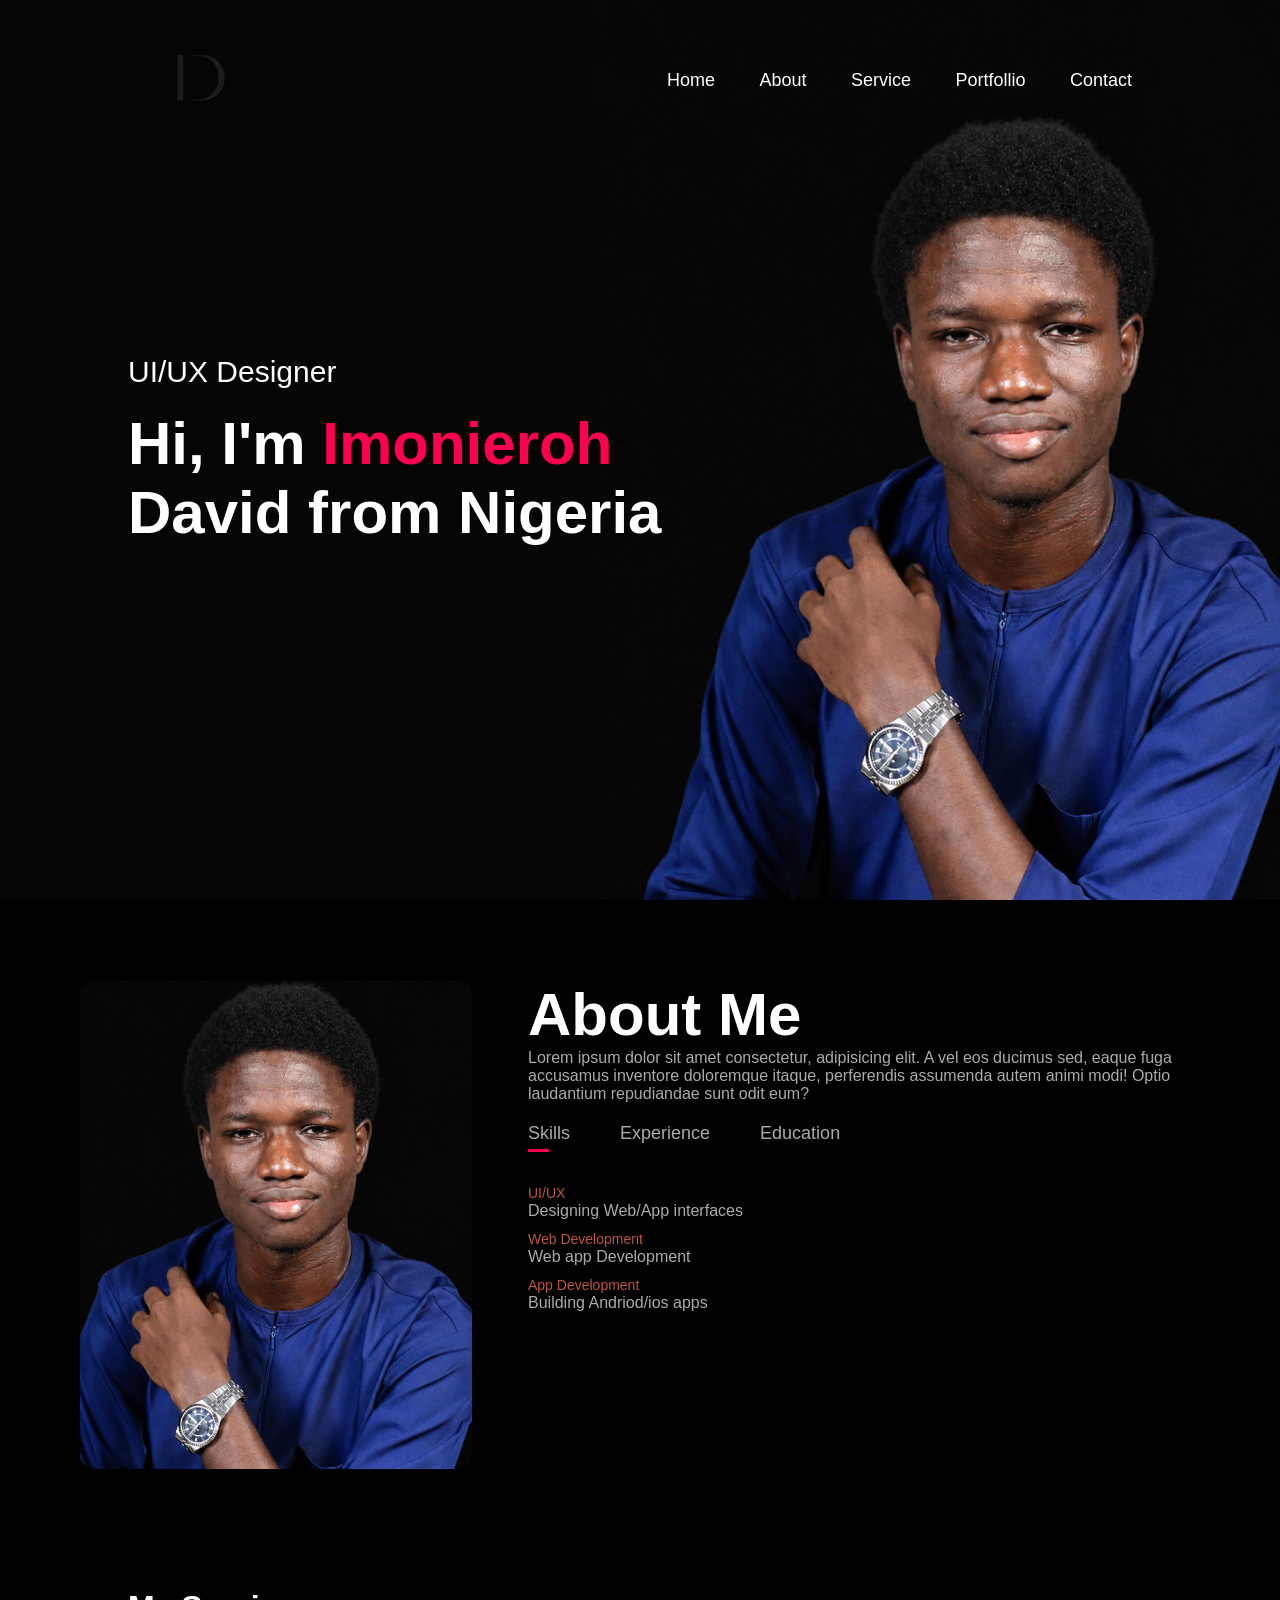
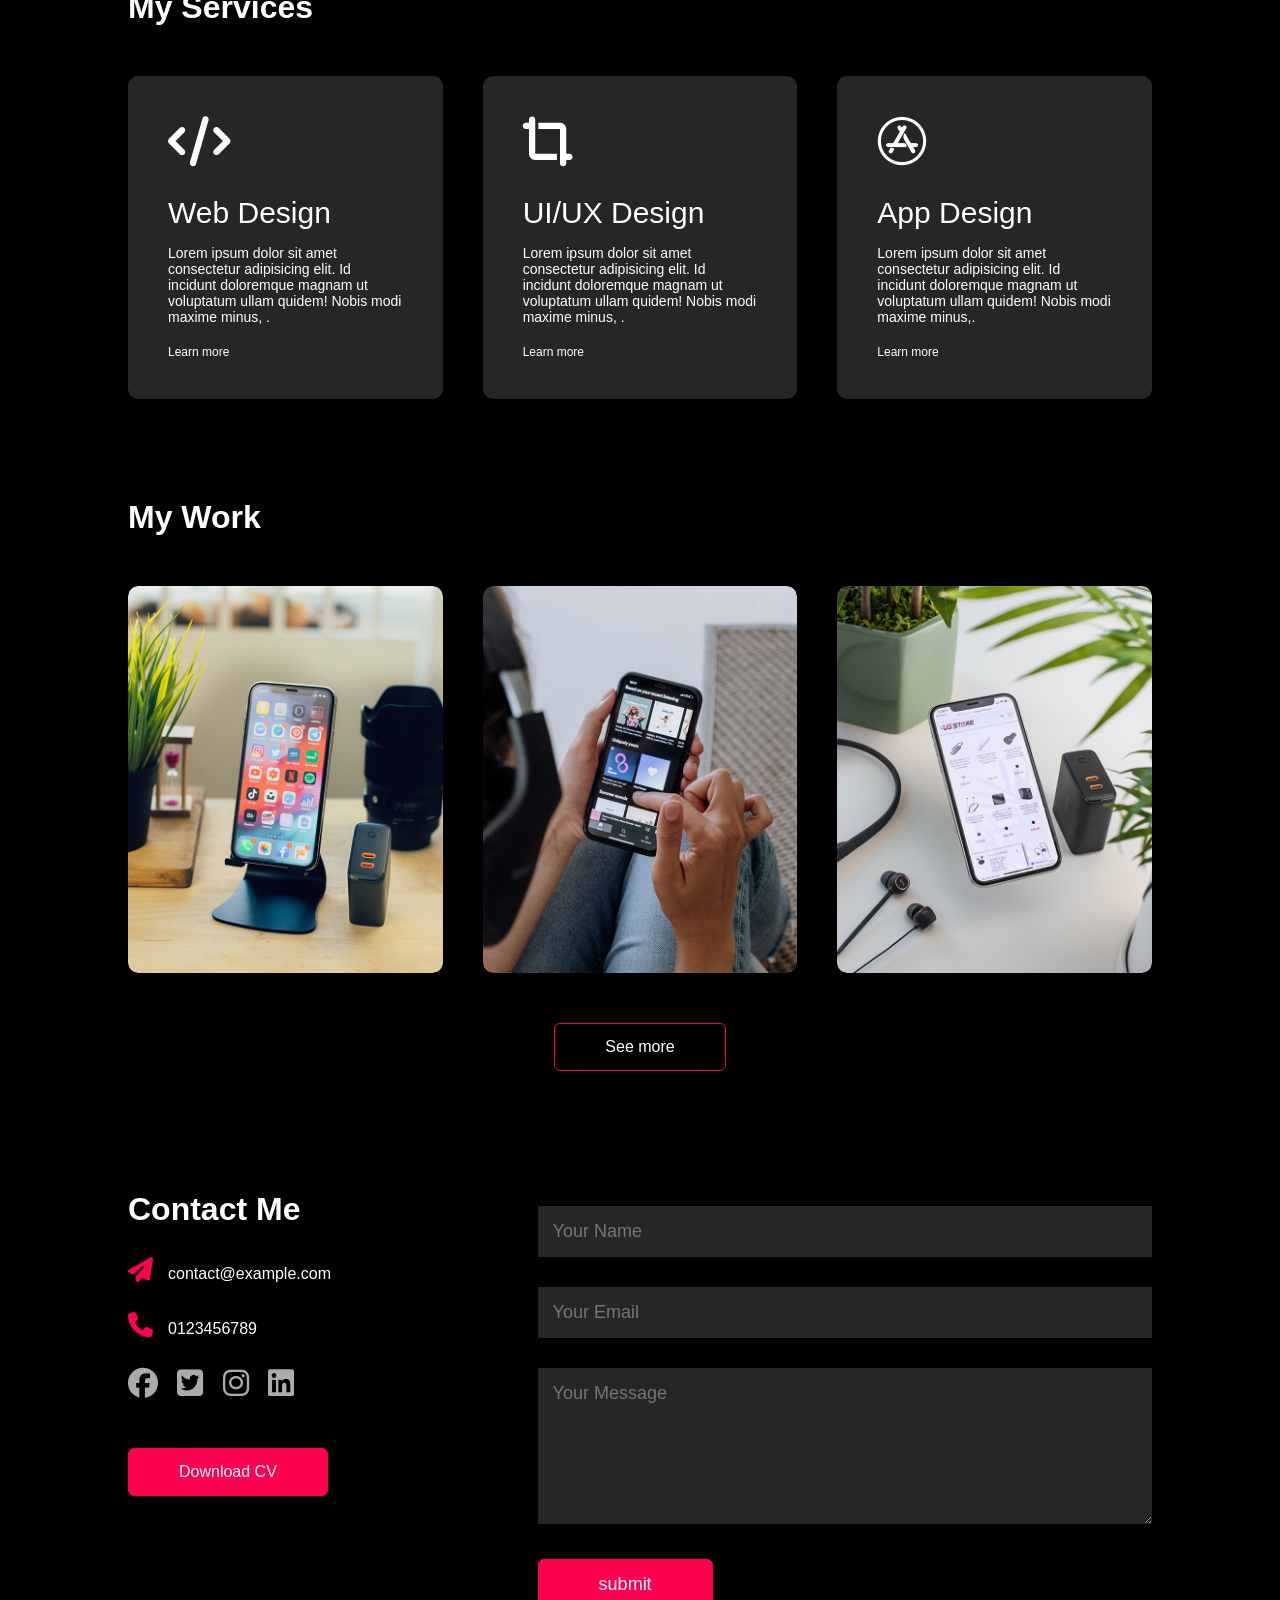
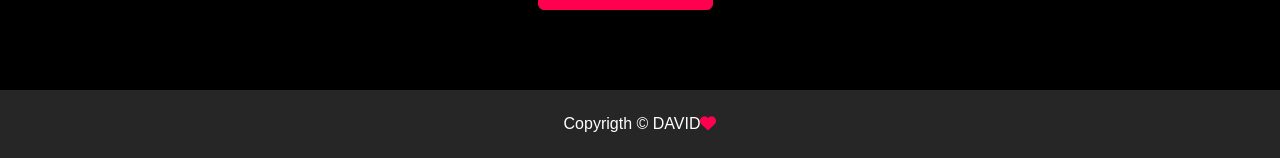
==== index.html @ 7d028334 "Initial portfolio website commit" ====
<html lang="en">
<head>
    <meta charset="UTF-8">
    <meta name="viewport" content="width=device-width, initial-scale=1.0">
    <title>Personal Portfolio</title>

    <link rel="stylesheet" href="style.css">
    <link rel="stylesheet" href="https://cdnjs.cloudflare.com/ajax/libs/font-awesome/6.5.1/css/all.min.css">
</head>
<body>

    <div id="header">
        <div class="container">
            <nav>
                <img src="images/logonew.png" class="logo">
                <ul id="sidemenu">
                    <li><a href="#header">Home</a></li>
                    <li><a href="#about">About</a></li>
                    <li><a href="#services">Service</a></li>
                    <li><a href="#portfolio">Portfollio</a></li>
                    <li><a href="#contact">Contact</a></li>
                    <i class="fa-solid fa-xmark" onclick="closemenu()"></i>
                </ul>
                <i class="fa-solid fa-bars" onclick="openmenu()"></i>
            </nav>

            <div class="head-text">
                <p>UI/UX Designer</p>
                <h1>Hi, I'm  <span>Imonieroh</span> <br> David from Nigeria</h1>
            </div>
        </div>
    </div>

    <div id="about">
        <div id="container">
            <div class="row">
                <div class="about-col-1">
                    <img src="images/profile.PNG">
                </div>
                <div class="about-col-2">
                    <h1 class="subtitle">About Me</h1>
                    <p>Lorem ipsum dolor sit amet consectetur, adipisicing elit. A vel eos ducimus sed, eaque fuga accusamus inventore doloremque itaque, perferendis assumenda autem animi modi! Optio laudantium repudiandae sunt odit eum?</p>
                    
                    <div class="tab-titles">
                        <p class="tab-links active-link" onclick="opentab('skills')">Skills</p>
                        <p class="tab-links" onclick="opentab('experience')">Experience</p>
                        <p class="tab-links" onclick="opentab('education')">Education</p>
                    </div>

                    <div>
                        <div class="tab-contents active-tab" id="skills">
                            <ul>
                                <li><Span>UI/UX</Span><br>Designing Web/App interfaces</li>
                                <li><Span>Web Development</Span><br>Web app Development</li>
                                <li><Span>App Development</Span><br>Building Andriod/ios apps</li>
                            </ul>
                        </div>
                         
                        <div class="tab-contents" id="experience">
                            <ul>
                                <li><Span>2021-current</Span><br>Team Lead at Tech Hub</li>
                                <li><Span>2019-2021</Span><br>Ui/Ux designer at Dace limited.</li>
                                <li><Span>2016-2017</Span><br>Internship at Inter</li>
                            </ul>
                        </div>
                        
                        <div class="tab-contents" id="education">
                            <ul>
                                <li><Span>2026</Span><br>Internship at Ineter</li>
                                <li><Span>2026</Span><br>MBA from Leadcity University</li>
                                <li><Span>2026</Span><br>Bsc from Leadcity Univeristy</li>
                            </ul>
                        </div>
                    </div>
                </div>
            </div>
        </div>
    </div>




 <div id="services">
    <div class="container">
        <h1 class="sub-title">My Services</h1>
        <div class="services-list">
            <div>
                <i class="fa-solid fa-code"></i>
                <h2>Web Design</h2>
                <p>Lorem ipsum dolor sit amet consectetur adipisicing elit. Id incidunt doloremque magnam ut voluptatum ullam quidem! Nobis modi maxime minus, .</p>
                <a href="#">Learn more</a>
            </div>
            <div>
                <i class="fa-solid fa-crop-simple"></i>
                <h2>UI/UX Design</h2>
                <p>Lorem ipsum dolor sit amet consectetur adipisicing elit. Id incidunt doloremque magnam ut voluptatum ullam quidem! Nobis modi maxime minus, .</p>
                <a href="#">Learn more</a>
            </div>
            <div>
                <i class="fa-brands fa-app-store"></i>
                <h2>App Design</h2>
                <p>Lorem ipsum dolor sit amet consectetur adipisicing elit. Id incidunt doloremque magnam ut voluptatum ullam quidem! Nobis modi maxime minus,.</p>
                <a href="#">Learn more</a>
            </div>
        </div>
        
    </div>

 </div>


 <div id="portfolio">
    <div class="container">
        <h1 class="sub-title">My Work</h1>
        <div class="work-list">
            <div class="work">
                <img src="images/work-1.png">
                <div class="layer">
                    <h3>Social Media Apps</h3>
                    <p>Loren Ipsum suhfiwffiwiwjowwciecjcocbcjcb</p>
                    <a href="#"><i class="fa-solid fa-arrow-up-right-from-square"></i></a>
                </div>
            </div>
            <div class="work">
                <img src="images/work-2.png">
                <div class="layer">
                    <h3>Music App</h3>
                    <p>Loren Ipsum suhfiwffiwiwjowwciecjcocbcjcb</p>
                    <a href="#"><i class="fa-solid fa-arrow-up-right-from-square"></i></a>
                </div>
            </div>
            <div class="work">
                <img src="images/work-3.png">
                <div class="layer">
                    <h3>Online Shopping App</h3>
                    <p>Loren Ipsum suhfiwffiwiwjowwciecjcocbcjcb</p>
                    <a href="#"><i class="fa-solid fa-arrow-up-right-from-square"></i></a>
                </div>
            </div>
        </div>
        <a href="#" class="btn">See more</a>
    </div>
 </div>



 <div id="contact">
    <div class="container">
        <div class="row">
            <div class="contact-left">
                <h1 class="sub-title">Contact Me</h1>
                <p><i class="fas fa-paper-plane"></i>contact@example.com</p>
                <p><i class="fa-solid fa-phone"></i>0123456789</p>
                <div class="social-icons">
                    <a href="https://facebook.com"><i class="fa-brands fa-facebook"></i></a>
                    <a href=""><i class="fa-brands fa-twitter-square"></i></a>
                    <a href=""><i class="fa-brands fa-instagram"></i></a>
                    <a href=""><i class="fa-brands fa-linkedin"></i></a>
                </div>
                <a href="images/resume.pdf" download class="btn btn2">Download CV</a>
            </div>
            <div class="contact-right">
                <form>
                    <input type="text" name="Name" placeholder="Your Name" required>
                    <input type="text" name="Email" placeholder="Your Email" required>
                    <textarea name="Message" rows="6" placeholder="Your Message"></textarea>
                    <button type="submit" class="btn btn2">submit</button>
                </form>
            </div>
        </div>
    </div>
    <div class="copyright">
        <p>Copyrigth © DAVID<i class="fa-solid fa-heart"></i></p>
    </div>
 </div>


  <script>


    var tablinks = document.getElementsByClassName("tab-links");
    var tabcontents = document.getElementsByClassName("tab-contents");

    function opentab(tabname){
        for(tablink of tablinks){
            tablink.classList.remove("active-link");
        }
        for(tabcontent of tabcontents){
            tabcontent.classList.remove("active-tab"   );
        }
        event.currentTarget.classList.add("active-link");
        document.getElementById(tabname).classList.add("active-tab");
    }
  </script>
  
  <script>
    
    var sidemenu = document.getElementById("sidemenu");

    function openmenu(){
        sidemenu.style.right = "0";
    }
    function closemenu(){
        sidemenu.style.right = "-200px";
    }



  </script>

    
</body>

</html>
---- style.css ----
*{
    margin: 0;
    padding: 0;
    font-family: 'Poppins', sans-serif;
    box-sizing: border-box;
}


html{
    scroll-behavior: smooth;
}



body{
    background: black;
    color: white;
}

#header{
    width: 100%;
    height: 100vh;
    background-image: url(images/backgroundnew.png);
    background-size: cover;
    background-position: center;
}

.container{
    padding: 10px 10%;

}

nav{
    display: flex;
    align-items: center;
    justify-content: space-between;
    flex-wrap: wrap;
}

.logo{
    width: 140px;
}

nav ul li{
    display: inline-block;
    list-style-type: none;
    margin: 10px 20px;
}

nav ul li a{
    color: white;
    text-decoration: none;
    font-size: 18px;
    position: relative;
}

nav ul li a::after{
    content: '';
    width: 0;
    height: 3px;
    background: #ff004f;
    position: absolute;
    left: 0;
    bottom: -6px;
    transition: 0.5s;
}

nav ul li a:hover::after {

    width: 100%;

}

.head-text{
    margin-top: 20%;
    font-size: 30px;
}

.head-text h1{
    font-size: 60px;
    margin-top: 20px;
    
}

.head-text h1 span{
    color: #ff004f
    ;

}





#about{
    padding: 80px 80px;
    color: #ababab;
    
}

.row{
    display: flex;
    justify-content: space-between;
    flex-wrap: wrap;
}

.about-col-1{
    flex-basis: 35%;

}

.about-col-1 img{
    width: 100%;
    border-radius: 15px;
    
}

.about-col-2{
    flex-basis: 60%;

}

.subtitle{
    font-size: 60px;
    font-weight: 600;
    color: #fff;
}

.tab-titles{
    display: flex;
    margin: 20px 0 40px;
}

.tab-links{
    margin-right: 50px;
    font-size: 18px;
    font-weight: 500;
    cursor: pointer;
    position: relative;

}

.tab-links::after{
    content: '';
    width: 0;
    height: 3px;
    background: #ff004f;
    position: absolute;
    left: 0;
    bottom: -8px;
    transition: 0.5s;

}

.tab-links.active-link::after{
    width: 50%;
}

.tab-contents ul li{
    list-style: none;
    margin: 10px 0;
}

.tab-contents ul li span{
    color: #b54;
    font-size: 14px;
}

.tab-contents{
    display: none;
}

.tab-contents.active-tab{
    display: block;
}

/*service*/

#services{
    padding: 30px 0;
}

.services-list{
    display: grid;
    grid-template-columns: repeat(auto-fit, minmax(250px, 1fr));
    grid-gap: 40px;
    margin-top: 50px;
}

.services-list div{
    background: #262626;
    padding: 40px;
    font-size: 14px;
    font-weight: 300;
    border-radius: 10px;
    transition: background 0.5s, transform 0.5s;
}

.services-list div i{
    font-size: 50px !important;
    display: block;
    margin-bottom: 30px;
}

.services-list div h2{
    font-size: 30px;
    font-weight: 500;
    margin-bottom: 15px;
}

.services-list div a{
    text-decoration: none;
    color: #ffffff;
    font-size: 12px;
    margin-top: 20px;
    display: inline-block;
}

.services-list div:hover{
    background: #ff004f;
    transform: translate(-10px);
}


#portfolio{
    padding: 50px 0;
}

.work-list{
    display: grid;
    grid-template-columns: repeat(auto-fit, minmax(250px, 1fr));
    grid-gap: 40px;
    margin-top: 50px;
}

.work{
    border-radius: 10px;
    position: relative;
    overflow: hidden;
}

.work img{
    width: 100%;
    border-radius: 10px;
    display: block;
    transition: transform 0.5s;
}

.layer{
    width: 100%;
    height: 0;
    background: linear-gradient(rgba(0,0,0,0.6), #ff004f);
    border-radius: 10px;
    position: absolute;
    left: 0;
    bottom: 0;
    overflow: hidden;
    display: flex;
    align-items: center;
    justify-content: center;
    flex-direction: column;
    padding: 0 40px;
    text-align: center;
    font-size: 14px;
    transition: height 0.5s;
}


.layer h3{
    font-weight: 500;
    margin-bottom: 20px;
}

.layer a{
    margin-top: 20px;
    color: #ff004f;
    text-decoration: none;
    font-size: 18px;
    line-height: 60px;
    background: rgb(255, 255, 255);
    width: 60px;
    height: 60px;
    border-radius: 50%;
    text-align: center;
    align-items: center;
    display:grid;
}

.work:hover img{
    transform: scale(1.1);
}

.work:hover .layer{
    height: 100%;
}

.btn{
    display: block;
    margin: 50px auto;
    width: fit-content;
    border: 1px solid #ff004f;
    padding: 14px 50px;
    border-radius: 6px;
    text-decoration: none;
    color: white;
    transition: background 0.5s ;

}

.btn:hover{
    background: #ff004f;

}

.contact-left{
    flex-basis: 35%;

}

.contact-right{
    flex-basis: 60%;
}

.contact-left p{
    margin-top: 30px;
}

.contact-left p i{
    color: #ff004f;
    margin-right: 15px;
    font-size: 25px;
}

.social-icons{
    margin-top: 30px;
}

.social-icons a{
    text-decoration: none;
    font-size: 30px;
    margin-right: 15px;
    color: #ababab;
    display: inline-block;
    transition: transform 0.5s;
}

.social-icons a:hover{
    color: #ff004f;
    transform: translateY(-5px);

}

.btn.btn2{
    display: inline-block;
    background: #ff004f;
}

.contact-right form{
    width: 100%;

}

form input, form textarea{
    width: 100%;
    border: 0;
    outline: none;
    background: #262626;
    padding: 15px;
    margin: 15px 0;
    color: #fff;
    font-size: 18px;
    border: 6px;
}

form .btn2{
    padding: 14px 60px;
    font-size: 18px;
    margin-top: 20px;
    cursor: pointer;

}

.copyright{
    width: 100%;
    text-align: center;
    padding: 25px 0;
    background: #262626;
    font-weight: 300;
    margin-top: 20px;
}

.copyright i{
    color: #ff004f;
}

nav .fa-solid{
    display: none;
}



@media only screen and (max-width: 600px){
    #header{
        background-image: url(images/mobile.png);
    }
    .head-text{
        margin-top: 100%;
        font-size: 16px;
    }
    .head-text h1{
        font-size: 30px ;
    }
    nav .fa-solid{
        display: block;
        font-size: 25px;
    }
    nav ul{
        background: #ff004f;
        position: fixed;
        top: 0;
        right: -200px;
        position: 200px;
        height: 100vh;
        padding-top: 50px;
        z-index: 2;
        transition: right 0.5s;
    }
    nav ul li{
        display: block;
        margin: 25px;
    }
    nav ul .fa-solid{
        position: absolute;
        top: 25px;
        left: 25px;
        cursor: pointer;
    }
    .subtitle{
        font-size: 40px;

    }
    .about-col-1, .about-col-2{
        flex-basis: 100%;
    }

    .about-col-1{
        margin-bottom: 30px;
    }

    .about-col-2{
        font-size: 14px;
    }

    .tab-links{
        font-size: 16px;
        margin-right: 20px;
    }
    .contact-left, .contact-right{
        flex-basis: 100%;
    }
    .copyright{
        font-size: 14px;
    }

    
}
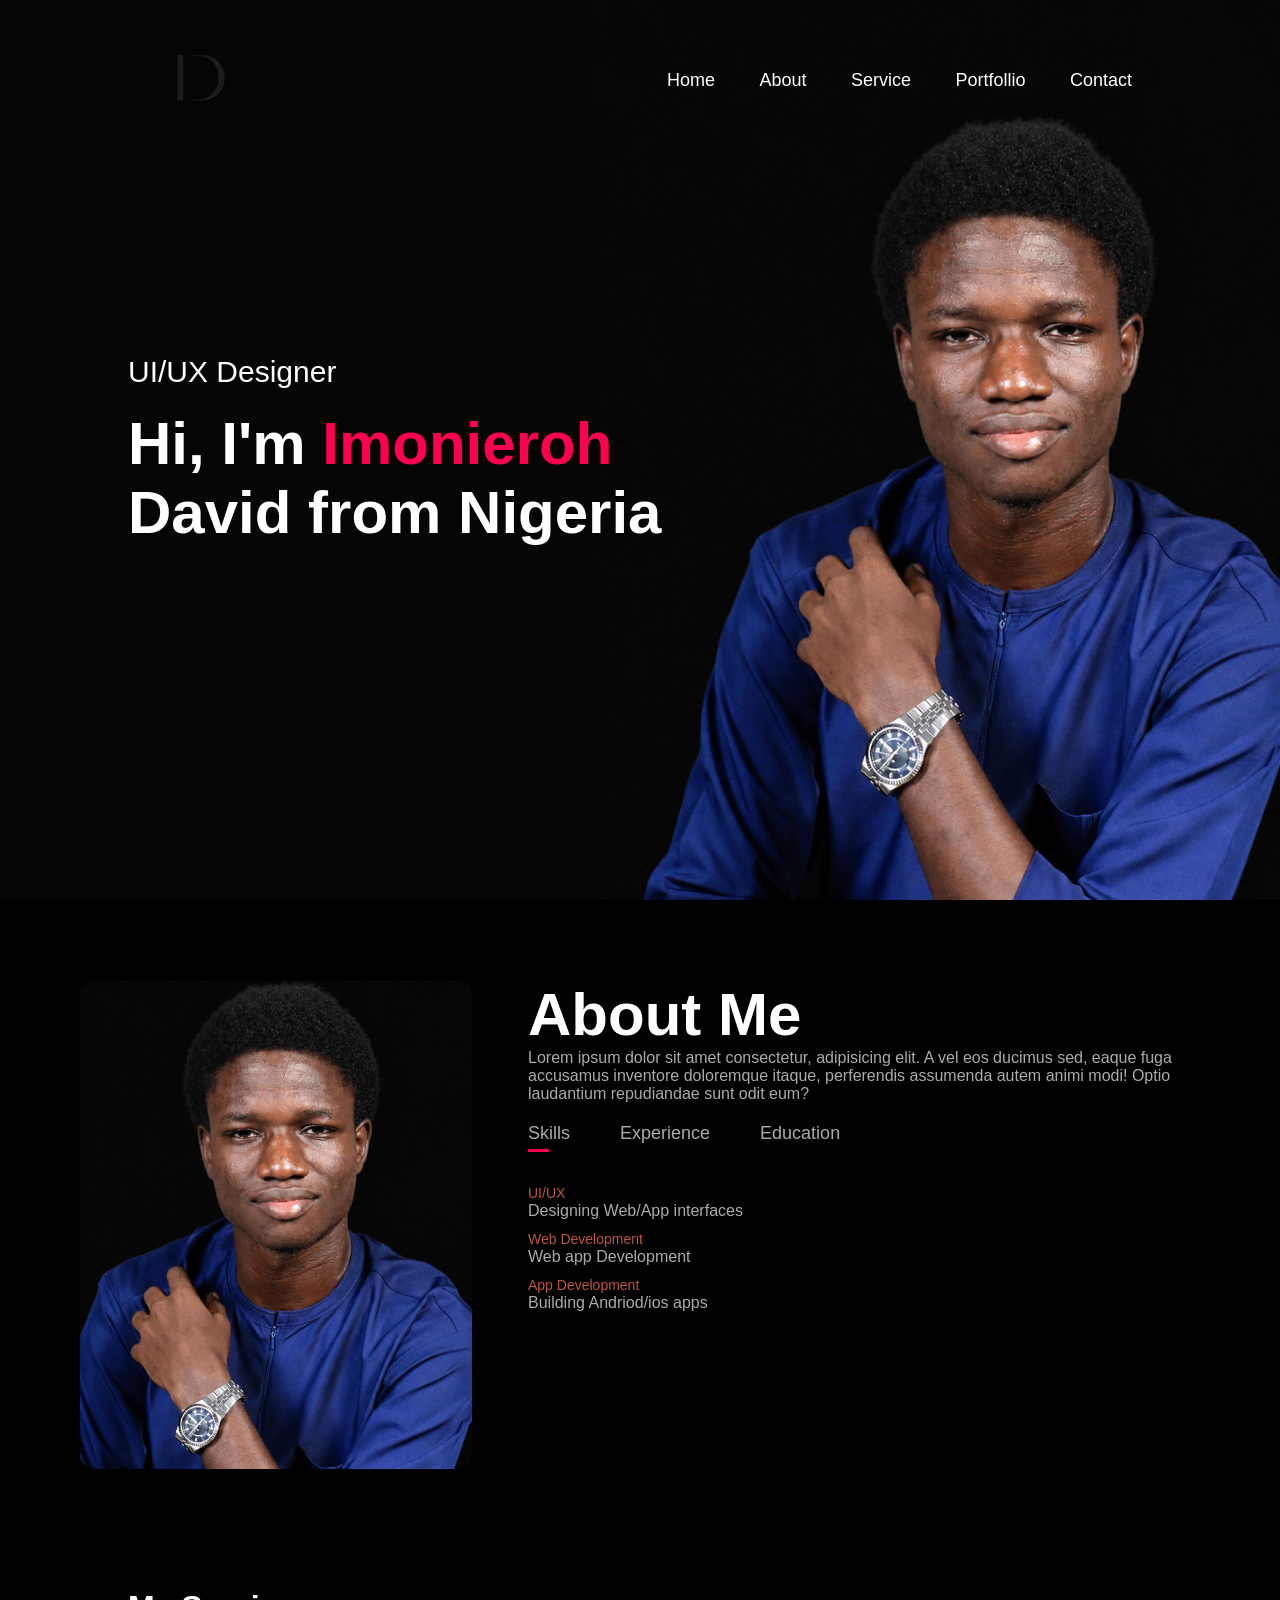
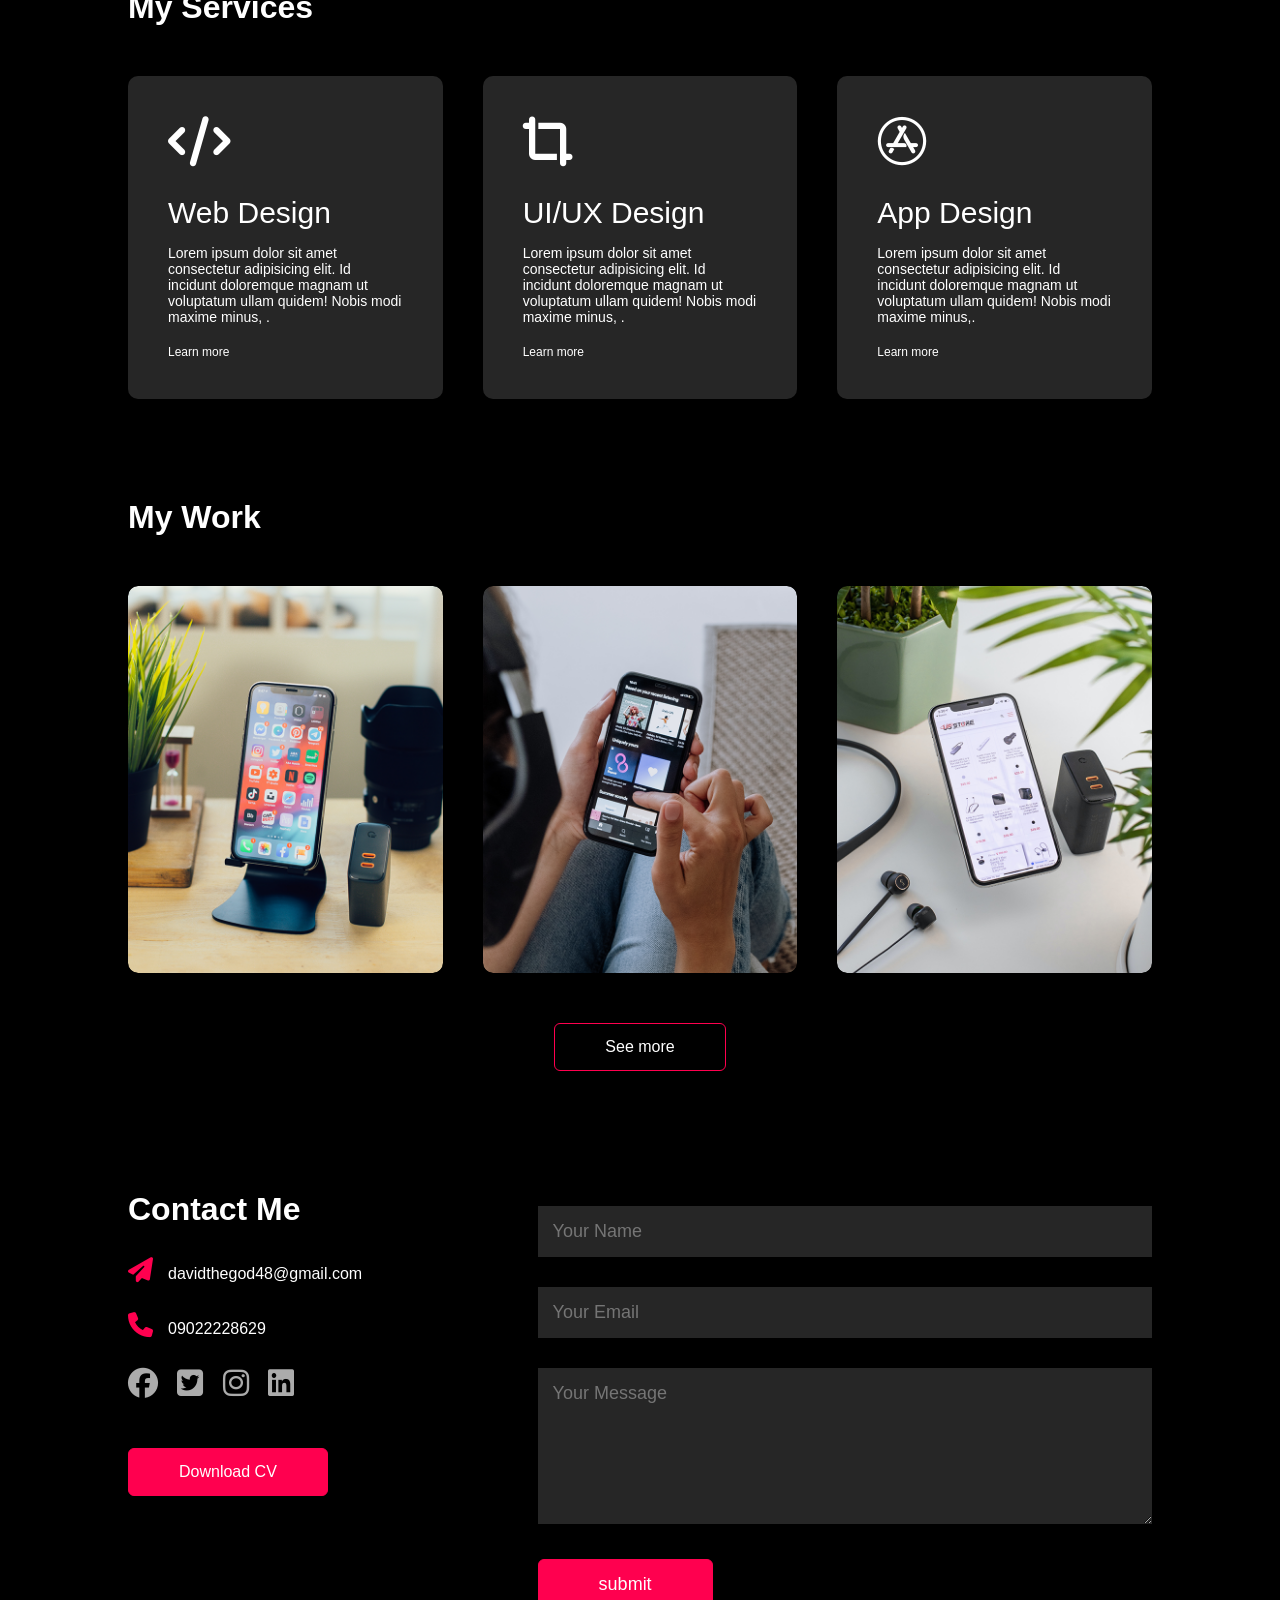
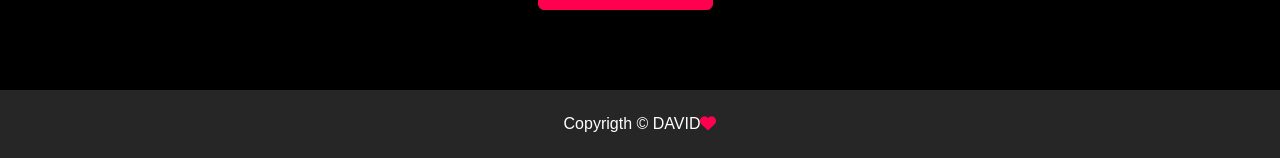
==== commit 75a797ef: "Initial commit" ====
--- a/index.html
+++ b/index.html
@@ -149,8 +149,8 @@
         <div class="row">
             <div class="contact-left">
                 <h1 class="sub-title">Contact Me</h1>
-                <p><i class="fas fa-paper-plane"></i>contact@example.com</p>
-                <p><i class="fa-solid fa-phone"></i>0123456789</p>
+                <p><i class="fas fa-paper-plane"></i>davidthegod48@gmail.com</p>
+                <p><i class="fa-solid fa-phone"></i>09022228629</p>
                 <div class="social-icons">
                     <a href="https://facebook.com"><i class="fa-brands fa-facebook"></i></a>
                     <a href=""><i class="fa-brands fa-twitter-square"></i></a>
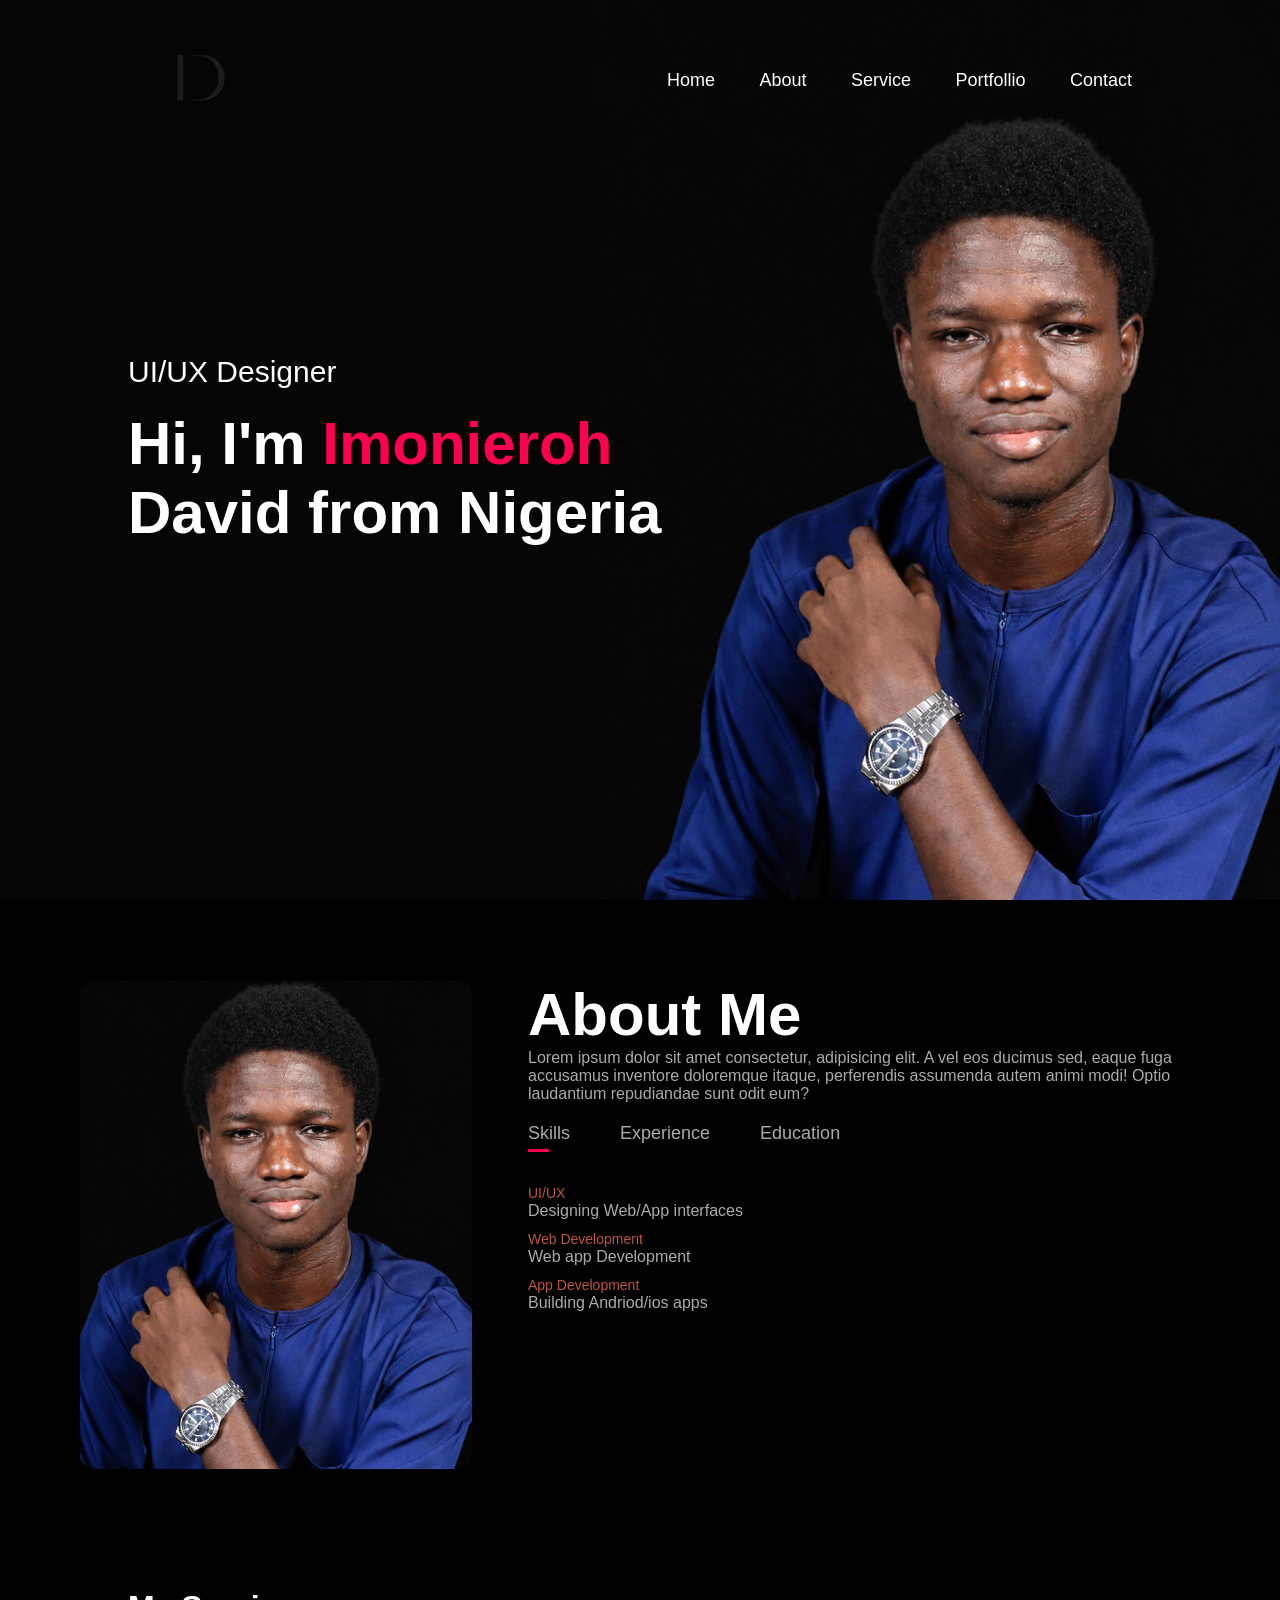
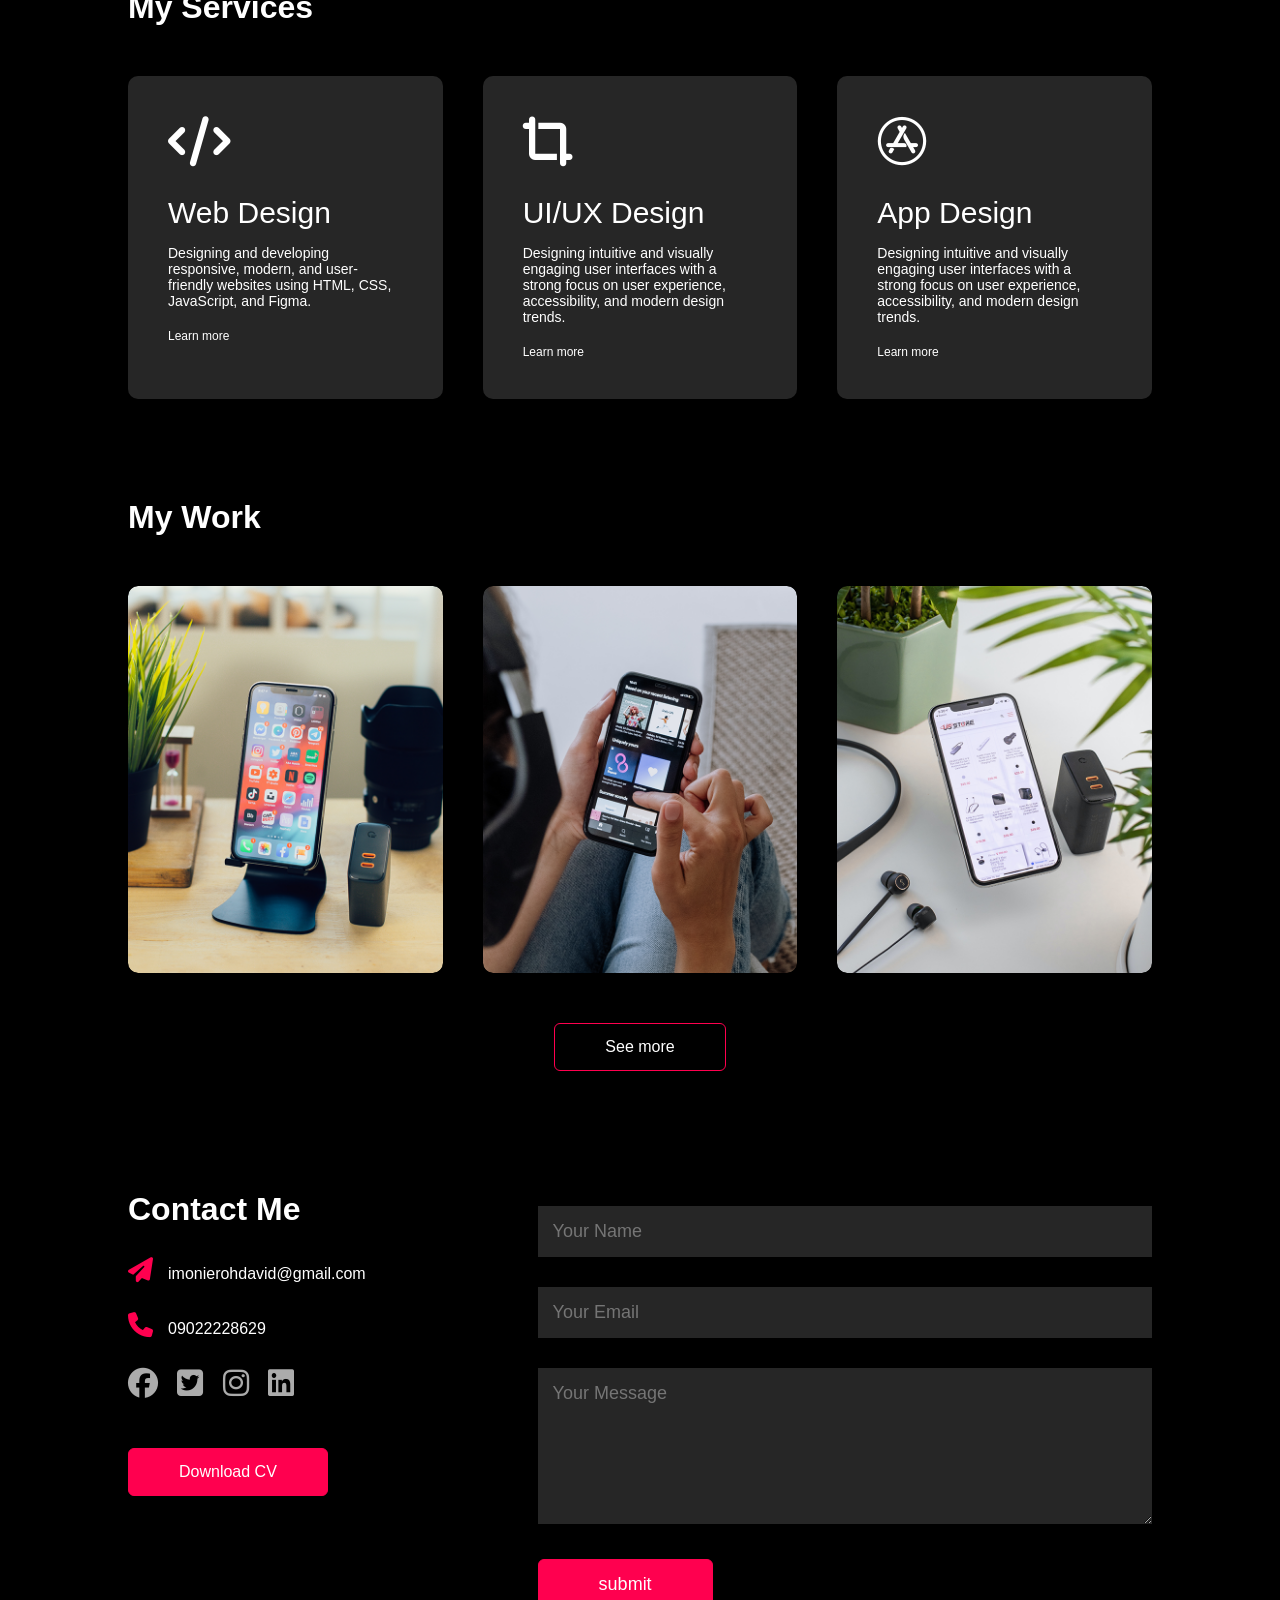
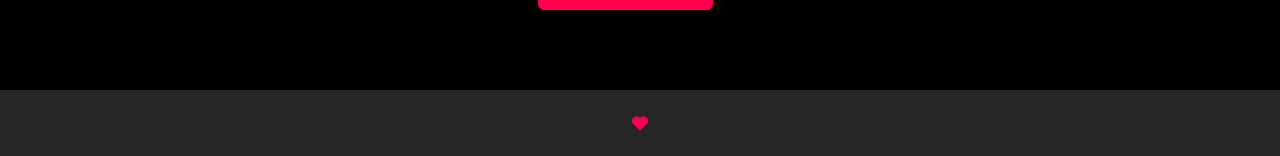
==== commit fc3ee100: "Updated2" ====
--- a/index.html
+++ b/index.html
@@ -58,17 +58,19 @@
                          
                         <div class="tab-contents" id="experience">
                             <ul>
-                                <li><Span>2021-current</Span><br>Team Lead at Tech Hub</li>
-                                <li><Span>2019-2021</Span><br>Ui/Ux designer at Dace limited.</li>
-                                <li><Span>2016-2017</Span><br>Internship at Inter</li>
+                                <li><Span>2025-current</Span><br>Created wireframes, prototypes, and design systems.</li>
+                                <li><Span>2025</Span><br>Designed responsive web and mobile interfaces using Figma.</li>
+                                <li><Span>2025</Span><br>Internship at Tech-A-Intern.</li>
                             </ul>
                         </div>
                         
                         <div class="tab-contents" id="education">
                             <ul>
-                                <li><Span>2026</Span><br>Internship at Ineter</li>
-                                <li><Span>2026</Span><br>MBA from Leadcity University</li>
-                                <li><Span>2026</Span><br>Bsc from Leadcity Univeristy</li>
+                                <li><Span>2026</Span><br>Internship at Tech-A-Intern</li>
+                                <li><Span>2024</Span><br>Student at Leadcity University</li>
+                                <li><Span>2026</Span><br>Bachelor of Science (B.Sc.) in Software Engineering
+                                                Lead City University
+                                                  2024 – Present</li>
                             </ul>
                         </div>
                     </div>
@@ -87,19 +89,19 @@
             <div>
                 <i class="fa-solid fa-code"></i>
                 <h2>Web Design</h2>
-                <p>Lorem ipsum dolor sit amet consectetur adipisicing elit. Id incidunt doloremque magnam ut voluptatum ullam quidem! Nobis modi maxime minus, .</p>
+                <p>Designing and developing responsive, modern, and user-friendly websites using HTML, CSS, JavaScript, and Figma.</p>
                 <a href="#">Learn more</a>
             </div>
             <div>
                 <i class="fa-solid fa-crop-simple"></i>
                 <h2>UI/UX Design</h2>
-                <p>Lorem ipsum dolor sit amet consectetur adipisicing elit. Id incidunt doloremque magnam ut voluptatum ullam quidem! Nobis modi maxime minus, .</p>
+                <p>Designing intuitive and visually engaging user interfaces with a strong focus on user experience, accessibility, and modern design trends.</p>
                 <a href="#">Learn more</a>
             </div>
             <div>
                 <i class="fa-brands fa-app-store"></i>
                 <h2>App Design</h2>
-                <p>Lorem ipsum dolor sit amet consectetur adipisicing elit. Id incidunt doloremque magnam ut voluptatum ullam quidem! Nobis modi maxime minus,.</p>
+                <p>Designing intuitive and visually engaging user interfaces with a strong focus on user experience, accessibility, and modern design trends.</p>
                 <a href="#">Learn more</a>
             </div>
         </div>
@@ -117,7 +119,7 @@
                 <img src="images/work-1.png">
                 <div class="layer">
                     <h3>Social Media Apps</h3>
-                    <p>Loren Ipsum suhfiwffiwiwjowwciecjcocbcjcb</p>
+                    <p></p>
                     <a href="#"><i class="fa-solid fa-arrow-up-right-from-square"></i></a>
                 </div>
             </div>
@@ -125,7 +127,7 @@
                 <img src="images/work-2.png">
                 <div class="layer">
                     <h3>Music App</h3>
-                    <p>Loren Ipsum suhfiwffiwiwjowwciecjcocbcjcb</p>
+                    <p></p>
                     <a href="#"><i class="fa-solid fa-arrow-up-right-from-square"></i></a>
                 </div>
             </div>
@@ -133,7 +135,7 @@
                 <img src="images/work-3.png">
                 <div class="layer">
                     <h3>Online Shopping App</h3>
-                    <p>Loren Ipsum suhfiwffiwiwjowwciecjcocbcjcb</p>
+                    <p></p>
                     <a href="#"><i class="fa-solid fa-arrow-up-right-from-square"></i></a>
                 </div>
             </div>
@@ -149,7 +151,7 @@
         <div class="row">
             <div class="contact-left">
                 <h1 class="sub-title">Contact Me</h1>
-                <p><i class="fas fa-paper-plane"></i>davidthegod48@gmail.com</p>
+                <p><i class="fas fa-paper-plane"></i>imonierohdavid@gmail.com</p>
                 <p><i class="fa-solid fa-phone"></i>09022228629</p>
                 <div class="social-icons">
                     <a href="https://facebook.com"><i class="fa-brands fa-facebook"></i></a>
@@ -170,7 +172,7 @@
         </div>
     </div>
     <div class="copyright">
-        <p>Copyrigth © DAVID<i class="fa-solid fa-heart"></i></p>
+        <p><i class="fa-solid fa-heart"></i></p>
     </div>
  </div>
 
